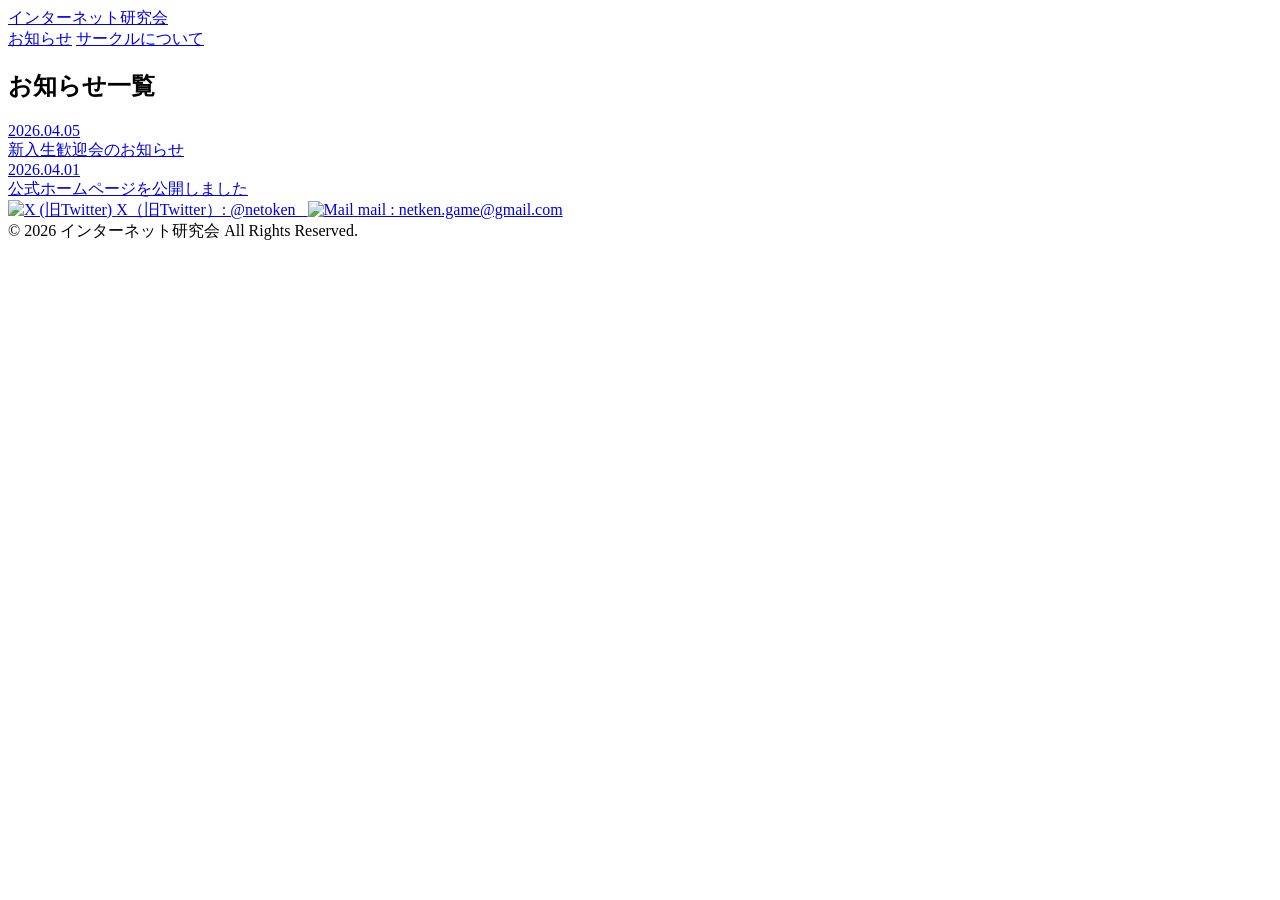
==== news.html @ 65ca30ca "あらかじめ作成していたホームページのアップロード" ====
<!DOCTYPE html>
<html lang="ja">

<head>
    <meta charset="UTF-8">
    <meta name="viewport" content="width=device-width, initial-scale=1.0">
    <title>お知らせ一覧 - インターネット研究会</title>
    <link rel="stylesheet" href="css/style.css">
</head>

<body>

    <header>
        <div class="logo"><a href="home.html">インターネット研究会</a></div>
        <nav class="nav-links">
            <a href="home.html#news">お知らせ</a>
            <a href="home.html#about">サークルについて</a>
        </nav>
    </header>

    <main>
        <section>
            <h2 class="section-title">お知らせ一覧</h2>
            <div class="news-list">
                <a href="news/article2.html" class="news-item">
                    <div class="news-date">2026.04.05</div>
                    <div class="news-title">新入生歓迎会のお知らせ</div>
                </a>
                <a href="news/article1.html" class="news-item">
                    <div class="news-date">2026.04.01</div>
                    <div class="news-title">公式ホームページを公開しました</div>
                </a>
                <!-- 他の過去のお知らせもここに追加していく一覧ページ -->
            </div>
        </section>
    </main>

    <footer style="margin-top: auto;">
        <div class="footer-inner">
            <a href="https://twitter.com/netoken_" target="_blank" rel="noopener noreferrer"
                class="footer-contact-item">
                <img src="img/icon_x.svg" alt="X (旧Twitter)">
                <span>X（旧Twitter）: @netoken_</span>
            </a>
            <a href="mailto:netken.game@gmail.com" class="footer-contact-item">
                <img src="img/icon_mail.svg" alt="Mail">
                <span>mail : netken.game@gmail.com</span>
            </a>
        </div>
        <div class="copyright">
            &copy; 2026 インターネット研究会 All Rights Reserved.
        </div>
    </footer>

</body>

</html>
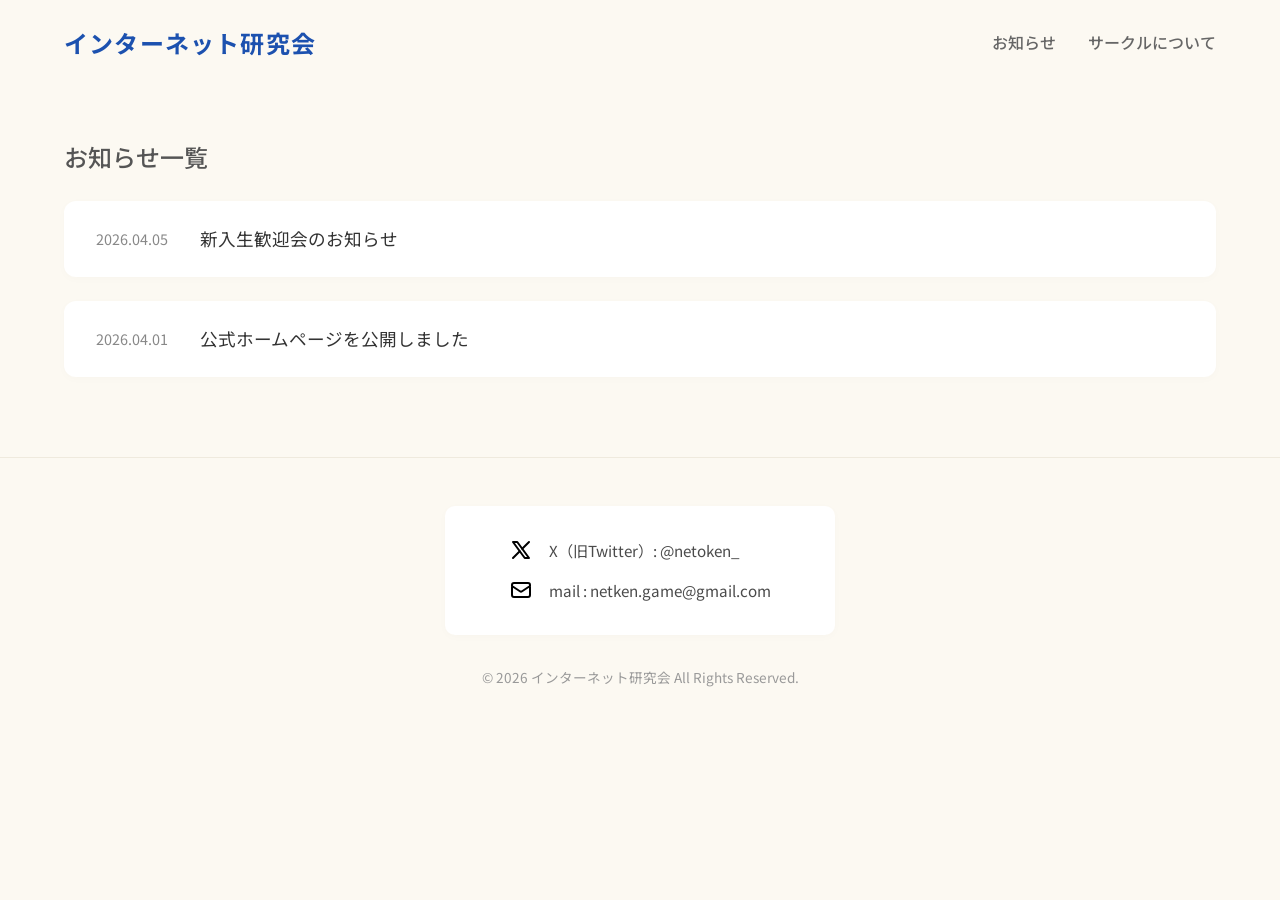
==== commit b16b5ace: "Add files via upload" ====
--- a/news.html
+++ b/news.html
@@ -11,10 +11,10 @@
 <body>
 
     <header>
-        <div class="logo"><a href="home.html">インターネット研究会</a></div>
+        <div class="logo"><a href="index.html">インターネット研究会</a></div>
         <nav class="nav-links">
-            <a href="home.html#news">お知らせ</a>
-            <a href="home.html#about">サークルについて</a>
+            <a href="index.html#news">お知らせ</a>
+            <a href="index.html#about">サークルについて</a>
         </nav>
     </header>
 
--- a/css/style.css
+++ b/css/style.css
@@ -0,0 +1,369 @@
+@charset "UTF-8";
+@import url('https://fonts.googleapis.com/css2?family=Noto+Sans+JP:wght@400;500;700&display=swap');
+
+:root {
+  --bg-color: #FCF9F2;
+  --text-main: #4a4a4a;
+  --primary-blue: #1C51AF;
+  --button-blue: #64A9EC;
+  --button-blue-hover: #4e8ece;
+  --circle-dark: #6C5C9C;
+  --circle-light: #7E6EB2;
+}
+
+body {
+  margin: 0;
+  padding: 0;
+  font-family: 'Noto Sans JP', sans-serif;
+  background-color: var(--bg-color);
+  color: var(--text-main);
+  line-height: 1.6;
+}
+
+a {
+  text-decoration: none;
+  color: inherit;
+  transition: opacity 0.2s, color 0.2s;
+}
+
+a:hover {
+  opacity: 0.7;
+}
+
+/* Header */
+header {
+  display: flex;
+  justify-content: space-between;
+  align-items: center;
+  padding: 1.5rem 4rem;
+  max-width: 1200px;
+  margin: 0 auto;
+}
+
+.logo {
+  font-size: 1.5rem;
+  font-weight: 700;
+  color: var(--primary-blue);
+  letter-spacing: 0.05em;
+}
+
+.nav-links {
+  display: flex;
+  gap: 2rem;
+}
+
+.nav-links a {
+  font-weight: 500;
+  color: #666;
+}
+
+.nav-links a:hover {
+  color: var(--primary-blue);
+}
+
+/* Main Container */
+main {
+  max-width: 1200px;
+  margin: 0 auto;
+  padding: 0 4rem;
+}
+
+/* Hero Section */
+.hero {
+  display: flex;
+  align-items: center;
+  justify-content: space-between;
+  padding: 3rem 0;
+  background-color: #ffffff;
+  border-radius: 20px;
+  box-shadow: 0 4px 20px rgba(0,0,0,0.02);
+  margin-bottom: 4rem;
+}
+
+.hero-left {
+  flex: 1;
+  text-align: center;
+}
+
+.hero-left img {
+  max-width: 100%;
+  height: auto;
+  max-height: 350px;
+}
+
+.hero-right {
+  flex: 1;
+  display: flex;
+  flex-direction: column;
+  align-items: center;
+  gap: 2rem;
+  position: relative;
+}
+
+.circles-container {
+  position: relative;
+  width: 300px;
+  height: 300px;
+}
+
+.circle {
+  border-radius: 50%;
+  display: flex;
+  align-items: center;
+  justify-content: center;
+  position: absolute;
+  color: #fff;
+  font-weight: 500;
+  text-align: center;
+  box-shadow: 0 4px 10px rgba(0,0,0,0.1);
+}
+
+.circle-1 {
+  width: 160px;
+  height: 160px;
+  background-color: var(--circle-dark);
+  top: 10px;
+  left: 0;
+  font-size: 1rem;
+}
+
+.circle-2 {
+  width: 130px;
+  height: 130px;
+  background-color: var(--circle-light);
+  top: 40px;
+  right: 10px;
+  font-size: 0.9rem;
+}
+
+.circle-3 {
+  width: 150px;
+  height: 150px;
+  background-color: var(--circle-dark);
+  bottom: 10px;
+  left: 50px;
+  font-size: 1rem;
+}
+
+.contact-btn {
+  background-color: var(--button-blue);
+  color: #fff;
+  padding: 1rem 3rem;
+  border-radius: 8px;
+  font-weight: bold;
+  text-align: center;
+  display: inline-block;
+  box-shadow: 0 4px 6px rgba(100, 169, 236, 0.3);
+  transition: all 0.3s ease;
+}
+
+.contact-btn:hover {
+  background-color: var(--button-blue-hover);
+  transform: translateY(-2px);
+  box-shadow: 0 6px 12px rgba(100, 169, 236, 0.4);
+  opacity: 1;
+  color: #fff;
+}
+
+/* Sections Common */
+section {
+  margin-bottom: 5rem;
+  padding-top: 2rem;
+}
+
+h2.section-title {
+  font-size: 1.5rem;
+  margin-bottom: 1.5rem;
+  color: #555;
+  font-weight: 500;
+}
+
+/* News Section */
+.news-list {
+  display: flex;
+  flex-direction: column;
+  gap: 1.5rem;
+  margin-bottom: 1rem;
+}
+
+.news-item {
+  background-color: #fff;
+  padding: 1.5rem 2rem;
+  border-radius: 12px;
+  box-shadow: 0 2px 10px rgba(0,0,0,0.02);
+  display: flex;
+  gap: 2rem;
+  align-items: center;
+  transition: transform 0.2s, box-shadow 0.2s;
+}
+
+.news-item:hover {
+  transform: translateY(-2px);
+  box-shadow: 0 4px 15px rgba(0,0,0,0.05);
+}
+
+.news-date {
+  color: #888;
+  font-size: 0.9rem;
+  white-space: nowrap;
+}
+
+.news-title {
+  font-size: 1.1rem;
+  color: #333;
+}
+
+.news-more {
+  text-align: right;
+  font-size: 0.9rem;
+}
+
+.news-more a {
+  color: #666;
+  text-decoration: none;
+}
+.news-more a:hover {
+  color: var(--primary-blue);
+  text-decoration: underline;
+}
+
+/* About Section */
+.about-content {
+  display: flex;
+  align-items: center;
+  gap: 4rem;
+  background-color: #fff;
+  padding: 3rem;
+  border-radius: 20px;
+  box-shadow: 0 4px 20px rgba(0,0,0,0.02);
+}
+
+.about-img {
+  flex: 1;
+  text-align: center;
+}
+
+.about-img img {
+  max-width: 100%;
+  height: auto;
+  max-height: 250px;
+}
+
+.about-text {
+  flex: 2;
+  font-size: 1.05rem;
+}
+
+.about-text p {
+  margin-bottom: 1.5rem;
+}
+
+.about-text p:last-child {
+  margin-bottom: 0;
+}
+
+/* Footer */
+footer {
+  background-color: #FCF9F2;
+  padding: 3rem 0;
+  text-align: center;
+  border-top: 1px solid #efeade;
+}
+
+.footer-inner {
+  display: inline-flex;
+  flex-direction: column;
+  align-items: flex-start;
+  gap: 1rem;
+  background-color: #fff;
+  padding: 2rem 4rem;
+  border-radius: 10px;
+  box-shadow: 0 2px 10px rgba(0,0,0,0.02);
+  margin-bottom: 2rem;
+}
+
+.footer-contact-item {
+  display: flex;
+  align-items: center;
+  gap: 1rem;
+  font-size: 0.95rem;
+}
+
+.footer-contact-item img {
+  width: 24px;
+  height: 24px;
+  color: #555;
+}
+
+.copyright {
+  color: #999;
+  font-size: 0.85rem;
+}
+
+/* Responsive */
+@media (max-width: 1024px) {
+  header {
+    padding: 1.5rem 2rem;
+  }
+  main {
+    padding: 0 2rem;
+  }
+}
+
+@media (max-width: 768px) {
+  header {
+    flex-direction: column;
+    gap: 1rem;
+  }
+  
+  .hero {
+    flex-direction: column;
+    padding: 2rem;
+  }
+  
+  .hero-right {
+    margin-top: 2rem;
+  }
+  
+  .about-content {
+    flex-direction: column;
+    padding: 2rem;
+    gap: 2rem;
+  }
+  
+  .news-item {
+    flex-direction: column;
+    align-items: flex-start;
+    gap: 0.5rem;
+  }
+}
+
+@media (max-width: 480px) {
+  .circles-container {
+    width: 260px;
+    height: 260px;
+  }
+  .circle-1 { width: 140px; height: 140px; font-size: 0.9rem; }
+  .circle-2 { width: 110px; height: 110px; font-size: 0.8rem; top: 20px;}
+  .circle-3 { width: 130px; height: 130px; font-size: 0.9rem; left: 30px;}
+  
+  .footer-inner {
+    padding: 1.5rem;
+  }
+}
+
+/* Article Layout */
+.article-container {
+  background-color: #fff;
+  padding: 3rem;
+  border-radius: 20px;
+  box-shadow: 0 2px 10px rgba(0,0,0,0.02);
+}
+.article-header {
+  margin-bottom: 2rem;
+  border-bottom: 1px solid #eee;
+  padding-bottom: 1rem;
+}
+.article-content p {
+  margin-bottom: 1rem;
+}
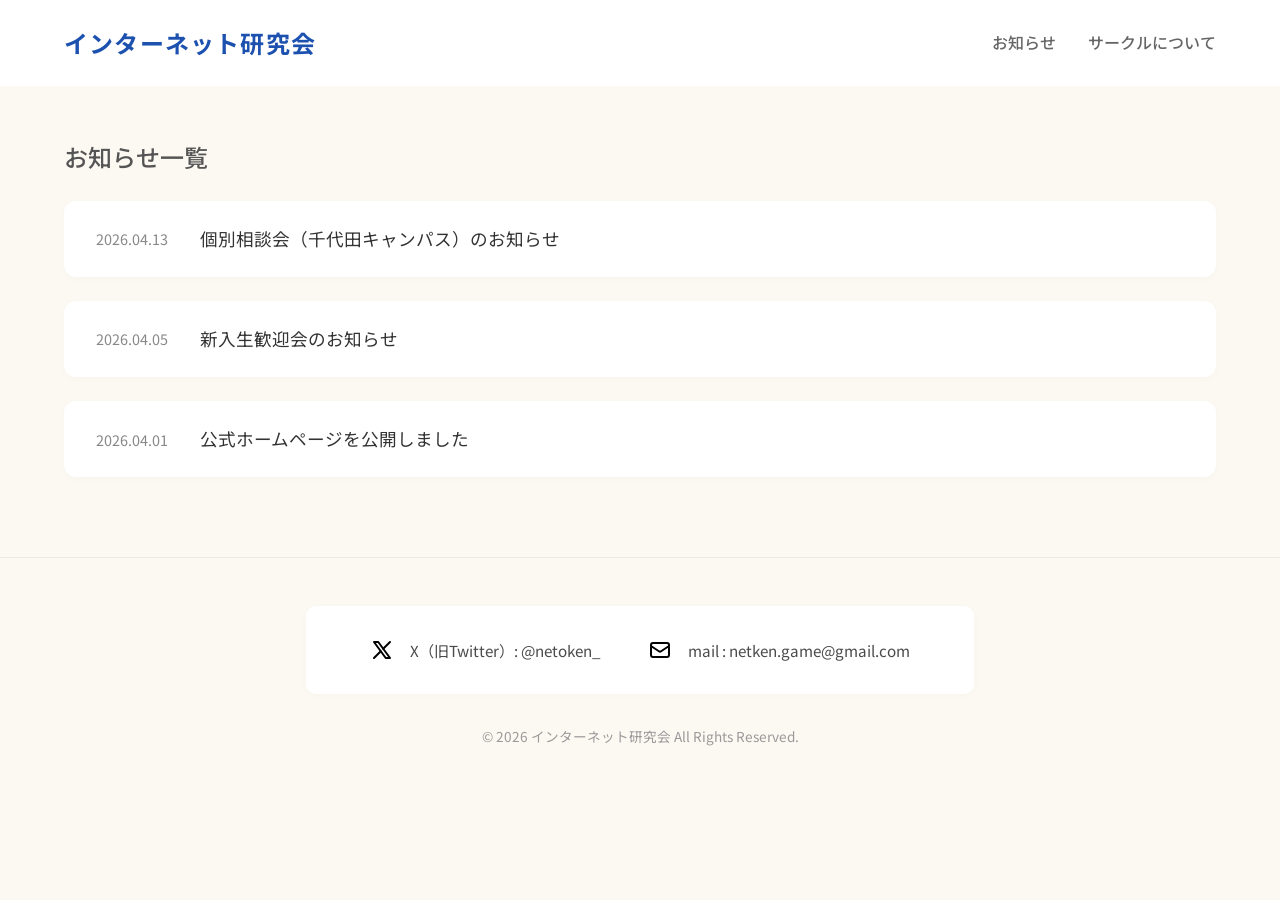
==== commit f87f2c53: "Fix article3.html content and link in news.html" ====
--- a/news.html
+++ b/news.html
@@ -22,6 +22,10 @@
         <section>
             <h2 class="section-title">お知らせ一覧</h2>
             <div class="news-list">
+                <a href="news/article3.html" class="news-item">
+                    <div class="news-date">2026.04.13</div>
+                    <div class="news-title">個別相談会（千代田キャンパス）のお知らせ</div>
+                </a>
                 <a href="news/article2.html" class="news-item">
                     <div class="news-date">2026.04.05</div>
                     <div class="news-title">新入生歓迎会のお知らせ</div>
--- a/css/style.css
+++ b/css/style.css
@@ -38,6 +38,7 @@
   padding: 1.5rem 4rem;
   max-width: 1200px;
   margin: 0 auto;
+  background-color: #fff;
 }
 
 .logo {
@@ -70,79 +71,20 @@
 
 /* Hero Section */
 .hero {
-  display: flex;
-  align-items: center;
-  justify-content: space-between;
-  padding: 3rem 0;
-  background-color: #ffffff;
-  border-radius: 20px;
-  box-shadow: 0 4px 20px rgba(0,0,0,0.02);
+  position: relative;
   margin-bottom: 4rem;
 }
 
-.hero-left {
-  flex: 1;
-  text-align: center;
-}
-
-.hero-left img {
-  max-width: 100%;
+.hero-img {
+  width: 100%;
   height: auto;
-  max-height: 350px;
-}
-
-.hero-right {
-  flex: 1;
-  display: flex;
-  flex-direction: column;
-  align-items: center;
-  gap: 2rem;
-  position: relative;
-}
-
-.circles-container {
-  position: relative;
-  width: 300px;
-  height: 300px;
-}
-
-.circle {
-  border-radius: 50%;
-  display: flex;
-  align-items: center;
-  justify-content: center;
+  display: block;
+}
+
+.top-contact-btn {
   position: absolute;
-  color: #fff;
-  font-weight: 500;
-  text-align: center;
-  box-shadow: 0 4px 10px rgba(0,0,0,0.1);
-}
-
-.circle-1 {
-  width: 160px;
-  height: 160px;
-  background-color: var(--circle-dark);
-  top: 10px;
-  left: 0;
-  font-size: 1rem;
-}
-
-.circle-2 {
-  width: 130px;
-  height: 130px;
-  background-color: var(--circle-light);
-  top: 40px;
-  right: 10px;
-  font-size: 0.9rem;
-}
-
-.circle-3 {
-  width: 150px;
-  height: 150px;
-  background-color: var(--circle-dark);
-  bottom: 10px;
-  left: 50px;
-  font-size: 1rem;
+  bottom: 2rem;
+  right: 2rem;
 }
 
 .contact-btn {
@@ -272,9 +214,9 @@
 
 .footer-inner {
   display: inline-flex;
-  flex-direction: column;
-  align-items: flex-start;
-  gap: 1rem;
+  flex-direction: row;
+  align-items: center;
+  gap: 3rem;
   background-color: #fff;
   padding: 2rem 4rem;
   border-radius: 10px;
@@ -317,12 +259,19 @@
   }
   
   .hero {
+    text-align: center;
+  }
+  
+  .top-contact-btn {
+    position: static;
+    display: inline-block;
+    margin-top: 1.5rem;
+  }
+  
+  .footer-inner {
     flex-direction: column;
-    padding: 2rem;
-  }
-  
-  .hero-right {
-    margin-top: 2rem;
+    align-items: flex-start;
+    gap: 1.5rem;
   }
   
   .about-content {
@@ -339,16 +288,12 @@
 }
 
 @media (max-width: 480px) {
-  .circles-container {
-    width: 260px;
-    height: 260px;
-  }
-  .circle-1 { width: 140px; height: 140px; font-size: 0.9rem; }
-  .circle-2 { width: 110px; height: 110px; font-size: 0.8rem; top: 20px;}
-  .circle-3 { width: 130px; height: 130px; font-size: 0.9rem; left: 30px;}
-  
   .footer-inner {
     padding: 1.5rem;
+  }
+  .contact-btn {
+    padding: 0.8rem 2rem;
+    font-size: 0.9rem;
   }
 }
 
